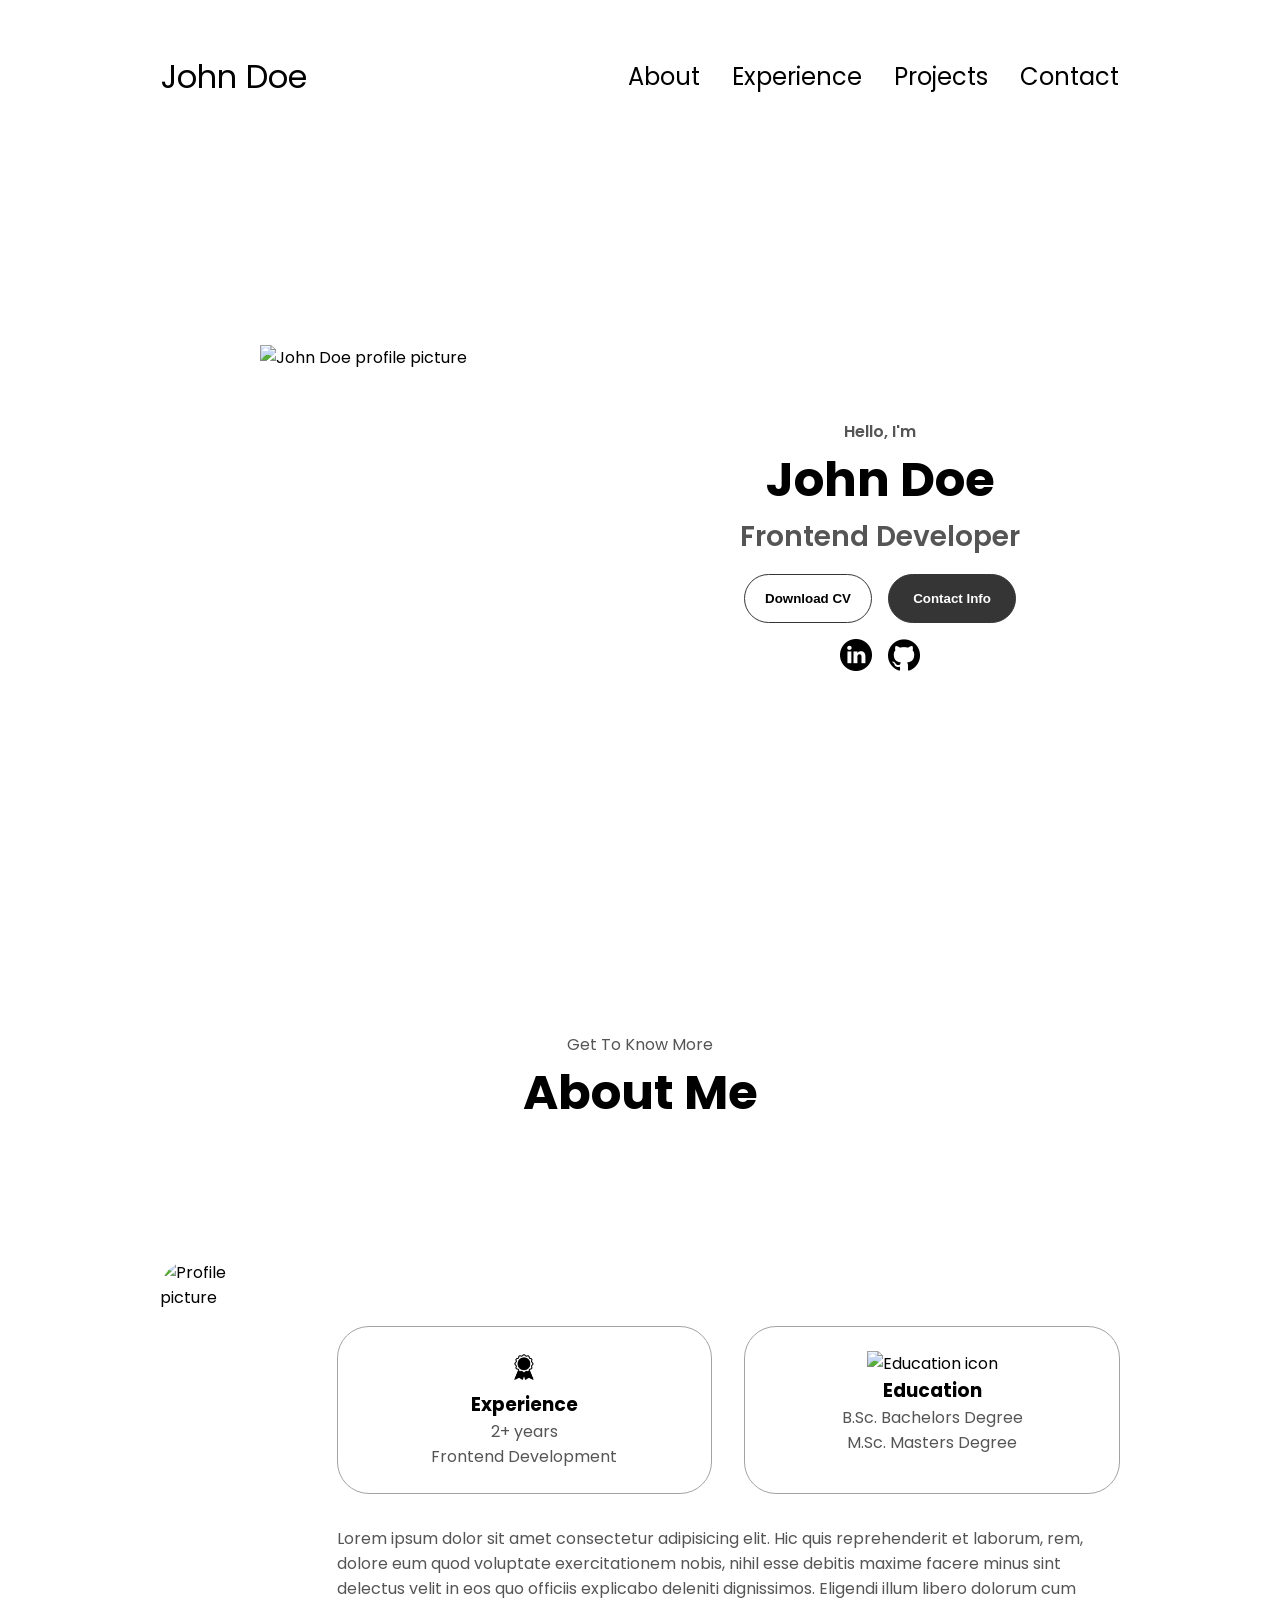
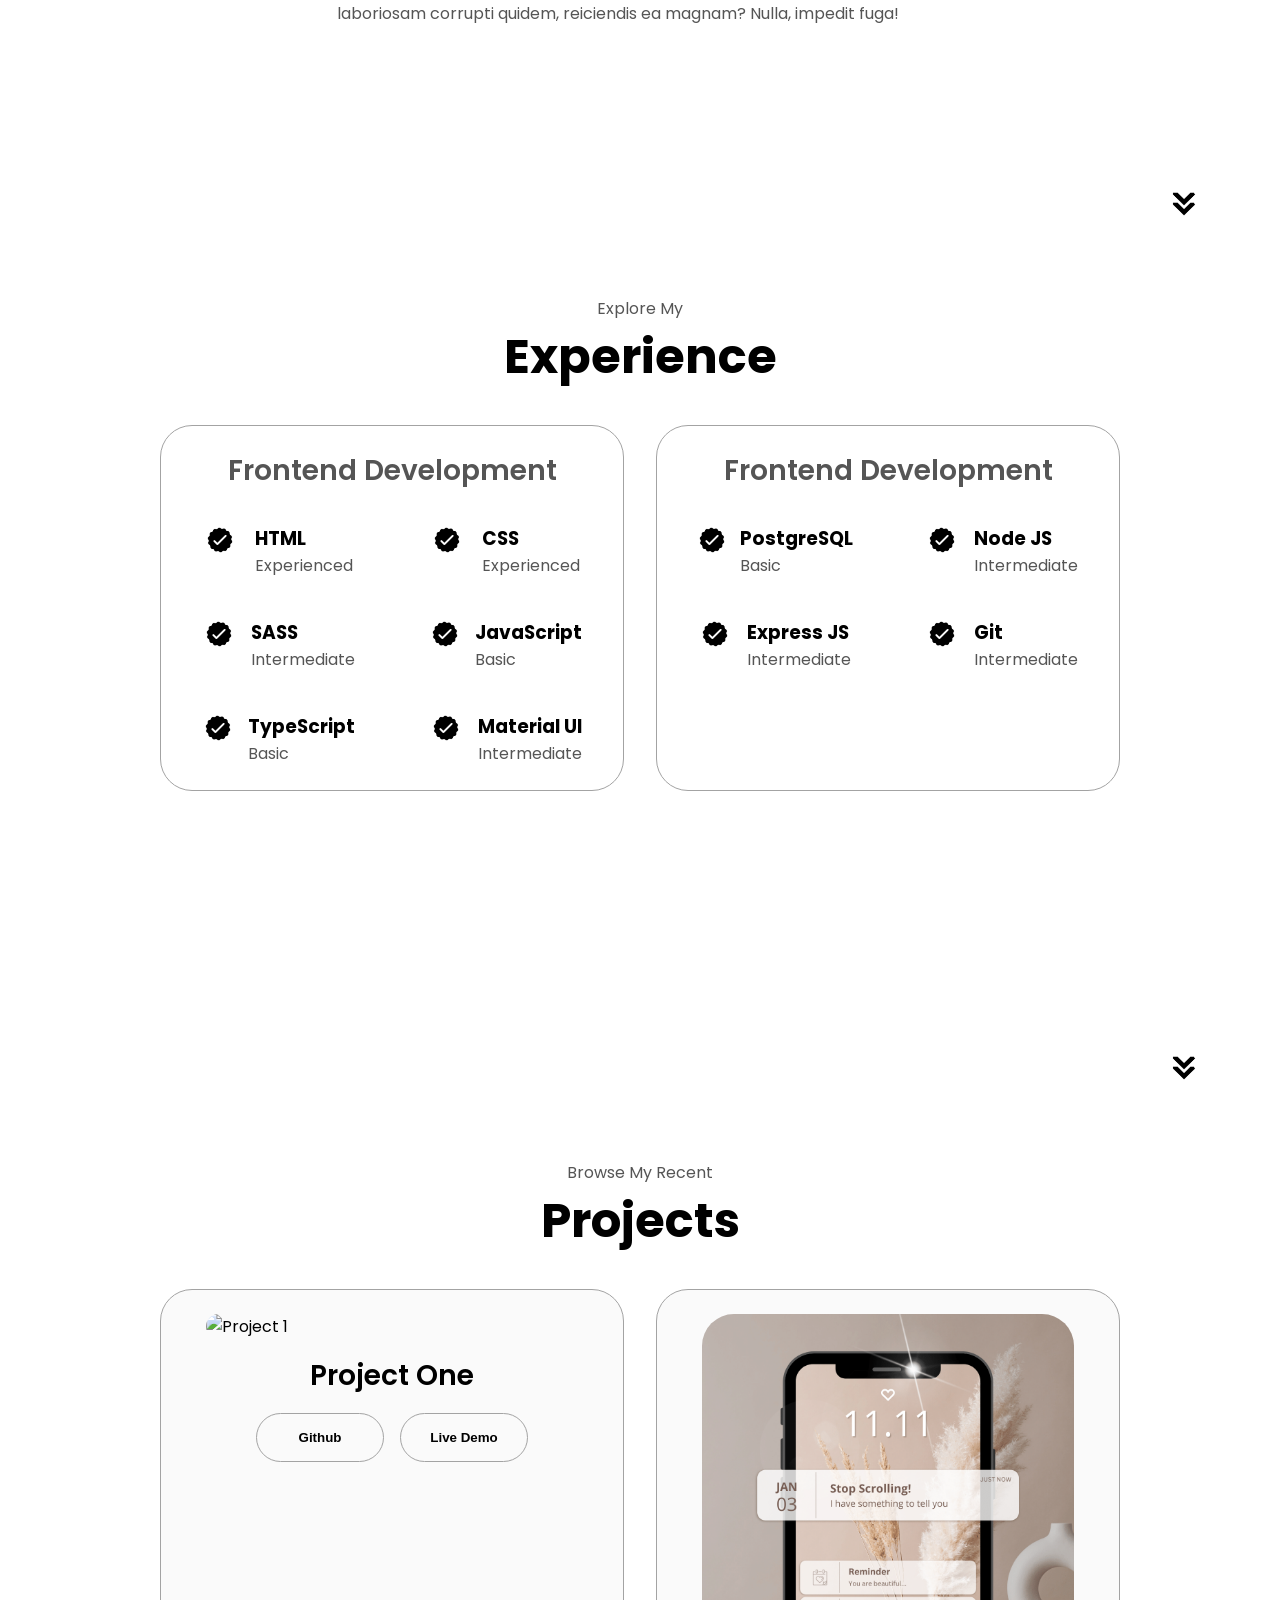
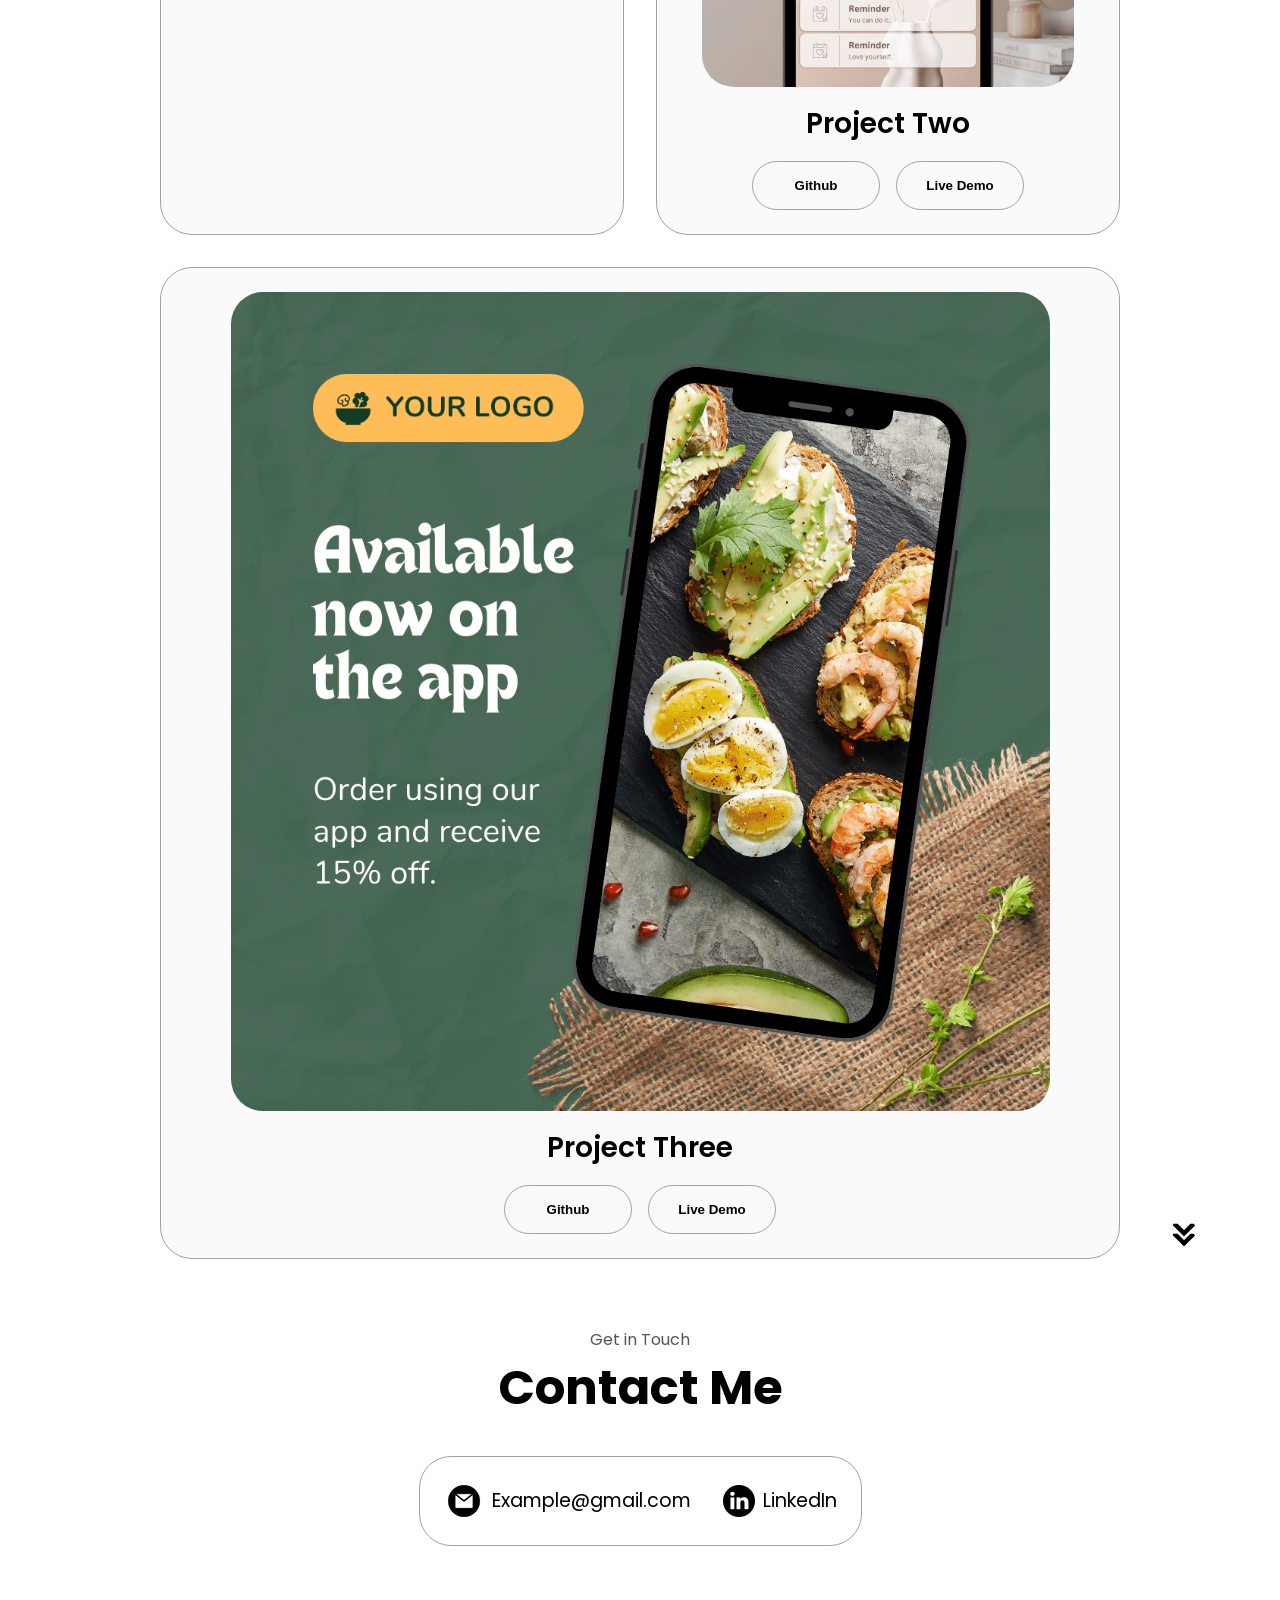
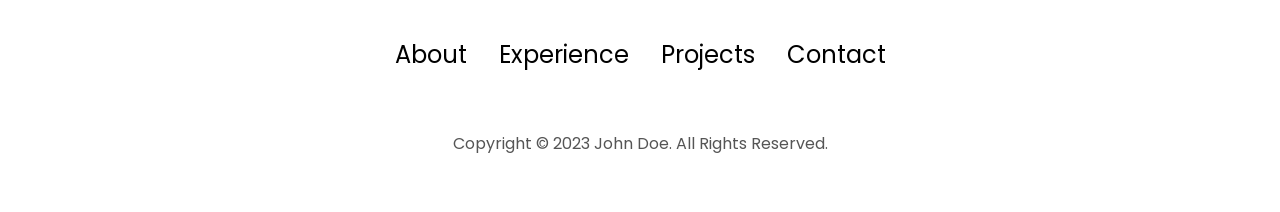
==== index.html @ a2c91c00 "init" ====
<!DOCTYPE html>
<html lang="en">
  <head>
    <meta charset="UTF-8" />
    <meta http-equiv="X-UA-Compatible" content="IE=edge" />
    <meta name="viewport" content="width=device-width, initial-scale=1.0" />
    <title>My Portfolio</title>
    <link rel="stylesheet" href="style.css" />
    <link rel="stylesheet" href="mediaqueries.css" />
  </head>
  <body>
    <nav id="desktop-nav">
      <div class="logo">John Doe</div>
      <div>
        <ul class="nav-links">
          <li><a href="#about">About</a></li>
          <li><a href="#experience">Experience</a></li>
          <li><a href="#projects">Projects</a></li>
          <li><a href="#contact">Contact</a></li>
        </ul>
      </div>
    </nav>
    <nav id="hamburger-nav">
      <div class="logo">John Doe</div>
      <div class="hamburger-menu">
        <div class="hamburger-icon" onclick="toggleMenu()">
          <span></span>
          <span></span>
          <span></span>
        </div>
        <div class="menu-links">
          <li><a href="#about" onclick="toggleMenu()">About</a></li>
          <li><a href="#experience" onclick="toggleMenu()">Experience</a></li>
          <li><a href="#projects" onclick="toggleMenu()">Projects</a></li>
          <li><a href="#contact" onclick="toggleMenu()">Contact</a></li>
        </div>
      </div>
    </nav>
    <section id="profile">
      <div class="section__pic-container">
        <img src="./assets/profile-pic.png" alt="John Doe profile picture" />
      </div>
      <div class="section__text">
        <p class="section__text__p1">Hello, I'm</p>
        <h1 class="title">John Doe</h1>
        <p class="section__text__p2">Frontend Developer</p>
        <div class="btn-container">
          <button
            class="btn btn-color-2"
            onclick="window.open('./assets/resume-example.pdf')"
          >
            Download CV
          </button>
          <button class="btn btn-color-1" onclick="location.href='./#contact'">
            Contact Info
          </button>
        </div>
        <div id="socials-container">
          <img
            src="./assets/linkedin.png"
            alt="My LinkedIn profile"
            class="icon"
            onclick="location.href='https://linkedin.com/'"
          />
          <img
            src="./assets/github.png"
            alt="My Github profile"
            class="icon"
            onclick="location.href='https://github.com/'"
          />
        </div>
      </div>
    </section>
    <section id="about">
      <p class="section__text__p1">Get To Know More</p>
      <h1 class="title">About Me</h1>
      <div class="section-container">
        <div class="section__pic-container">
          <img
            src="./assets/about-pic.png"
            alt="Profile picture"
            class="about-pic"
          />
        </div>
        <div class="about-details-container">
          <div class="about-containers">
            <div class="details-container">
              <img
                src="./assets/experience.png"
                alt="Experience icon"
                class="icon"
              />
              <h3>Experience</h3>
              <p>2+ years <br />Frontend Development</p>
            </div>
            <div class="details-container">
              <img
                src="./assets/education.png"
                alt="Education icon"
                class="icon"
              />
              <h3>Education</h3>
              <p>B.Sc. Bachelors Degree<br />M.Sc. Masters Degree</p>
            </div>
          </div>
          <div class="text-container">
            <p>
              Lorem ipsum dolor sit amet consectetur adipisicing elit. Hic quis
              reprehenderit et laborum, rem, dolore eum quod voluptate
              exercitationem nobis, nihil esse debitis maxime facere minus sint
              delectus velit in eos quo officiis explicabo deleniti dignissimos.
              Eligendi illum libero dolorum cum laboriosam corrupti quidem,
              reiciendis ea magnam? Nulla, impedit fuga!
            </p>
          </div>
        </div>
      </div>
      <img
        src="./assets/arrow.png"
        alt="Arrow icon"
        class="icon arrow"
        onclick="location.href='./#experience'"
      />
    </section>
    <section id="experience">
      <p class="section__text__p1">Explore My</p>
      <h1 class="title">Experience</h1>
      <div class="experience-details-container">
        <div class="about-containers">
          <div class="details-container">
            <h2 class="experience-sub-title">Frontend Development</h2>
            <div class="article-container">
              <article>
                <img
                  src="./assets/checkmark.png"
                  alt="Experience icon"
                  class="icon"
                />
                <div>
                  <h3>HTML</h3>
                  <p>Experienced</p>
                </div>
              </article>
              <article>
                <img
                  src="./assets/checkmark.png"
                  alt="Experience icon"
                  class="icon"
                />
                <div>
                  <h3>CSS</h3>
                  <p>Experienced</p>
                </div>
              </article>
              <article>
                <img
                  src="./assets/checkmark.png"
                  alt="Experience icon"
                  class="icon"
                />
                <div>
                  <h3>SASS</h3>
                  <p>Intermediate</p>
                </div>
              </article>
              <article>
                <img
                  src="./assets/checkmark.png"
                  alt="Experience icon"
                  class="icon"
                />
                <div>
                  <h3>JavaScript</h3>
                  <p>Basic</p>
                </div>
              </article>
              <article>
                <img
                  src="./assets/checkmark.png"
                  alt="Experience icon"
                  class="icon"
                />
                <div>
                  <h3>TypeScript</h3>
                  <p>Basic</p>
                </div>
              </article>
              <article>
                <img
                  src="./assets/checkmark.png"
                  alt="Experience icon"
                  class="icon"
                />
                <div>
                  <h3>Material UI</h3>
                  <p>Intermediate</p>
                </div>
              </article>
            </div>
          </div>
          <div class="details-container">
            <h2 class="experience-sub-title">Frontend Development</h2>
            <div class="article-container">
              <article>
                <img
                  src="./assets/checkmark.png"
                  alt="Experience icon"
                  class="icon"
                />
                <div>
                  <h3>PostgreSQL</h3>
                  <p>Basic</p>
                </div>
              </article>
              <article>
                <img
                  src="./assets/checkmark.png"
                  alt="Experience icon"
                  class="icon"
                />
                <div>
                  <h3>Node JS</h3>
                  <p>Intermediate</p>
                </div>
              </article>
              <article>
                <img
                  src="./assets/checkmark.png"
                  alt="Experience icon"
                  class="icon"
                />
                <div>
                  <h3>Express JS</h3>
                  <p>Intermediate</p>
                </div>
              </article>
              <article>
                <img
                  src="./assets/checkmark.png"
                  alt="Experience icon"
                  class="icon"
                />
                <div>
                  <h3>Git</h3>
                  <p>Intermediate</p>
                </div>
              </article>
            </div>
          </div>
        </div>
      </div>
      <img
        src="./assets/arrow.png"
        alt="Arrow icon"
        class="icon arrow"
        onclick="location.href='./#projects'"
      />
    </section>
    <section id="projects">
      <p class="section__text__p1">Browse My Recent</p>
      <h1 class="title">Projects</h1>
      <div class="experience-details-container">
        <div class="about-containers">
          <div class="details-container color-container">
            <div class="article-container">
              <img
                src="./assets/project-1.png"
                alt="Project 1"
                class="project-img"
              />
            </div>
            <h2 class="experience-sub-title project-title">Project One</h2>
            <div class="btn-container">
              <button
                class="btn btn-color-2 project-btn"
                onclick="location.href='https://github.com/'"
              >
                Github
              </button>
              <button
                class="btn btn-color-2 project-btn"
                onclick="location.href='https://github.com/'"
              >
                Live Demo
              </button>
            </div>
          </div>
          <div class="details-container color-container">
            <div class="article-container">
              <img
                src="./assets/project-2.png"
                alt="Project 2"
                class="project-img"
              />
            </div>
            <h2 class="experience-sub-title project-title">Project Two</h2>
            <div class="btn-container">
              <button
                class="btn btn-color-2 project-btn"
                onclick="location.href='https://github.com/'"
              >
                Github
              </button>
              <button
                class="btn btn-color-2 project-btn"
                onclick="location.href='https://github.com/'"
              >
                Live Demo
              </button>
            </div>
          </div>
          <div class="details-container color-container">
            <div class="article-container">
              <img
                src="./assets/project-3.png"
                alt="Project 3"
                class="project-img"
              />
            </div>
            <h2 class="experience-sub-title project-title">Project Three</h2>
            <div class="btn-container">
              <button
                class="btn btn-color-2 project-btn"
                onclick="location.href='https://github.com/'"
              >
                Github
              </button>
              <button
                class="btn btn-color-2 project-btn"
                onclick="location.href='https://github.com/'"
              >
                Live Demo
              </button>
            </div>
          </div>
        </div>
      </div>
      <img
        src="./assets/arrow.png"
        alt="Arrow icon"
        class="icon arrow"
        onclick="location.href='./#contact'"
      />
    </section>
    <section id="contact">
      <p class="section__text__p1">Get in Touch</p>
      <h1 class="title">Contact Me</h1>
      <div class="contact-info-upper-container">
        <div class="contact-info-container">
          <img
            src="./assets/email.png"
            alt="Email icon"
            class="icon contact-icon email-icon"
          />
          <p><a href="mailto:examplemail@gmail.com">Example@gmail.com</a></p>
        </div>
        <div class="contact-info-container">
          <img
            src="./assets/linkedin.png"
            alt="LinkedIn icon"
            class="icon contact-icon"
          />
          <p><a href="https://www.linkedin.com">LinkedIn</a></p>
        </div>
      </div>
    </section>
    <footer>
      <nav>
        <div class="nav-links-container">
          <ul class="nav-links">
            <li><a href="#about">About</a></li>
            <li><a href="#experience">Experience</a></li>
            <li><a href="#projects">Projects</a></li>
            <li><a href="#contact">Contact</a></li>
          </ul>
        </div>
      </nav>
      <p>Copyright &#169; 2023 John Doe. All Rights Reserved.</p>
    </footer>
    <script src="script.js"></script>
  </body>
</html>
---- style.css ----
/* GENERAL */

@import url("https://fonts.googleapis.com/css2?family=Poppins:wght@300;400;500;600&display=swap");

* {
  margin: 0;
  padding: 0;
}

body {
  font-family: "Poppins", sans-serif;
}

html {
  scroll-behavior: smooth;
}

p {
  color: rgb(85, 85, 85);
}

/* TRANSITION */

a,
.btn {
  transition: all 300ms ease;
}

/* DESKTOP NAV */

nav,
.nav-links {
  display: flex;
}

nav {
  justify-content: space-around;
  align-items: center;
  height: 17vh;
}

.nav-links {
  gap: 2rem;
  list-style: none;
  font-size: 1.5rem;
}

a {
  color: black;
  text-decoration: none;
  text-decoration-color: white;
}

a:hover {
  color: grey;
  text-decoration: underline;
  text-underline-offset: 1rem;
  text-decoration-color: rgb(181, 181, 181);
}

.logo {
  font-size: 2rem;
}

.logo:hover {
  cursor: default;
}

/* HAMBURGER MENU */

#hamburger-nav {
  display: none;
}

.hamburger-menu {
  position: relative;
  display: inline-block;
}

.hamburger-icon {
  display: flex;
  flex-direction: column;
  justify-content: space-between;
  height: 24px;
  width: 30px;
  cursor: pointer;
}

.hamburger-icon span {
  width: 100%;
  height: 2px;
  background-color: black;
  transition: all 0.3 ease-in-out;
}

.menu-links {
  position: absolute;
  top: 100%;
  right: 0;
  background-color: white;
  width: fit-content;
  max-height: 0;
  overflow: hidden;
  transition: all 0.3 ease-in-out;
}

.menu-links a {
  display: block;
  padding: 10px;
  text-align: center;
  font-size: 1.5rem;
  color: black;
  text-decoration: none;
  transition: all 0.3 ease-in-out;
}

.menu-links li {
  list-style: none;
}

.menu-links.open {
  max-height: 300px;
}

.hamburger-icon.open span:first-child {
  transform: rotate(45deg) translate(10px, 5px);
}

.hamburger-icon.open span:nth-child(2) {
  opacity: 0;
}

.hamburger-icon.open span:last-child {
  transform: rotate(-45deg) translate(10px, -5px);
}

.hamburger-icon span:first-child {
  transform: none;
}

.hamburger-icon span:first-child {
  opacity: 1;
}

.hamburger-icon span:first-child {
  transform: none;
}

/* SECTIONS */

section {
  padding-top: 4vh;
  height: 96vh;
  margin: 0 10rem;
  box-sizing: border-box;
  min-height: fit-content;
}

.section-container {
  display: flex;
}

/* PROFILE SECTION */

#profile {
  display: flex;
  justify-content: center;
  gap: 5rem;
  height: 80vh;
}

.section__pic-container {
  display: flex;
  height: 400px;
  width: 400px;
  margin: auto 0;
}

.section__text {
  align-self: center;
  text-align: center;
}

.section__text p {
  font-weight: 600;
}

.section__text__p1 {
  text-align: center;
}

.section__text__p2 {
  font-size: 1.75rem;
  margin-bottom: 1rem;
}

.title {
  font-size: 3rem;
  text-align: center;
}

#socials-container {
  display: flex;
  justify-content: center;
  margin-top: 1rem;
  gap: 1rem;
}

/* ICONS */

.icon {
  cursor: pointer;
  height: 2rem;
}

/* BUTTONS */

.btn-container {
  display: flex;
  justify-content: center;
  gap: 1rem;
}

.btn {
  font-weight: 600;
  transition: all 300ms ease;
  padding: 1rem;
  width: 8rem;
  border-radius: 2rem;
}

.btn-color-1,
.btn-color-2 {
  border: rgb(53, 53, 53) 0.1rem solid;
}

.btn-color-1:hover,
.btn-color-2:hover {
  cursor: pointer;
}

.btn-color-1,
.btn-color-2:hover {
  background: rgb(53, 53, 53);
  color: white;
}

.btn-color-1:hover {
  background: rgb(0, 0, 0);
}

.btn-color-2 {
  background: none;
}

.btn-color-2:hover {
  border: rgb(255, 255, 255) 0.1rem solid;
}

.btn-container {
  gap: 1rem;
}

/* ABOUT SECTION */

#about {
  position: relative;
}

.about-containers {
  gap: 2rem;
  margin-bottom: 2rem;
  margin-top: 2rem;
}

.about-details-container {
  justify-content: center;
  flex-direction: column;
}

.about-containers,
.about-details-container {
  display: flex;
}

.about-pic {
  border-radius: 2rem;
}

.arrow {
  position: absolute;
  right: -5rem;
  bottom: 2.5rem;
}

.details-container {
  padding: 1.5rem;
  flex: 1;
  background: white;
  border-radius: 2rem;
  border: rgb(53, 53, 53) 0.1rem solid;
  border-color: rgb(163, 163, 163);
  text-align: center;
}

.section-container {
  gap: 4rem;
  height: 80%;
}

.section__pic-container {
  height: 400px;
  width: 400px;
  margin: auto 0;
}

/* EXPERIENCE SECTION */

#experience {
  position: relative;
}

.experience-sub-title {
  color: rgb(85, 85, 85);
  font-weight: 600;
  font-size: 1.75rem;
  margin-bottom: 2rem;
}

.experience-details-container {
  display: flex;
  justify-content: center;
  flex-direction: column;
}

.article-container {
  display: flex;
  text-align: initial;
  flex-wrap: wrap;
  flex-direction: row;
  gap: 2.5rem;
  justify-content: space-around;
}

article {
  display: flex;
  width: 10rem;
  justify-content: space-around;
  gap: 0.5rem;
}

article .icon {
  cursor: default;
}

/* PROJECTS SECTION */

#projects {
  position: relative;
}

.color-container {
  border-color: rgb(163, 163, 163);
  background: rgb(250, 250, 250);
}

.project-img {
  border-radius: 2rem;
  width: 90%;
  height: 90%;
}

.project-title {
  margin: 1rem;
  color: black;
}

.project-btn {
  color: black;
  border-color: rgb(163, 163, 163);
}

/* CONTACT */

#contact {
  display: flex;
  justify-content: center;
  flex-direction: column;
  height: 70vh;
}

.contact-info-upper-container {
  display: flex;
  justify-content: center;
  border-radius: 2rem;
  border: rgb(53, 53, 53) 0.1rem solid;
  border-color: rgb(163, 163, 163);
  background: (250, 250, 250);
  margin: 2rem auto;
  padding: 0.5rem;
}

.contact-info-container {
  display: flex;
  align-items: center;
  justify-content: center;
  gap: 0.5rem;
  margin: 1rem;
}

.contact-info-container p {
  font-size: larger;
}

.contact-icon {
  cursor: default;
}

.email-icon {
  height: 2.5rem;
}

/* FOOTER SECTION */

footer {
  height: 26vh;
  margin: 0 1rem;
}

footer p {
  text-align: center;
}
---- mediaqueries.css ----
@media screen and (max-width: 1400px) {
    #profile {
      height: 83vh;
      margin-bottom: 6rem;
    }
    .about-containers {
      flex-wrap: wrap;
    }
    #contact,
    #projects {
      height: fit-content;
    }
  }
  
  @media screen and (max-width: 1200px) {
    #desktop-nav {
      display: none;
    }
    #hamburger-nav {
      display: flex;
    }
    #experience,
    .experience-details-container {
      margin-top: 2rem;
    }
    #profile,
    .section-container {
      display: block;
    }
    .arrow {
      display: none;
    }
    section,
    .section-container {
      height: fit-content;
    }
    section {
      margin: 0 5%;
    }
    .section__pic-container {
      width: 275px;
      height: 275px;
      margin: 0 auto 2rem;
    }
    .about-containers {
      margin-top: 0;
    }
  }
  
  @media screen and (max-width: 600px) {
    #contact,
    footer {
      height: 40vh;
    }
    #profile {
      height: 83vh;
      margin-bottom: 0;
    }
    article {
      font-size: 1rem;
    }
    footer nav {
      height: fit-content;
      margin-bottom: 2rem;
    }
    .about-containers,
    .contact-info-upper-container,
    .btn-container {
      flex-wrap: wrap;
    }
    .contact-info-container {
      margin: 0;
    }
    .contact-info-container p,
    .nav-links li a {
      font-size: 1rem;
    }
    .experience-sub-title {
      font-size: 1.25rem;
    }
    .logo {
      font-size: 1.5rem;
    }
    .nav-links {
      flex-direction: column;
      gap: 0.5rem;
      text-align: center;
    }
    .section__pic-container {
      width: auto;
      height: 46vw;
      justify-content: center;
    }
    .section__text__p2 {
      font-size: 1.25rem;
    }
    .title {
      font-size: 2rem;
    }
    .text-container {
      text-align: justify;
    }
  }
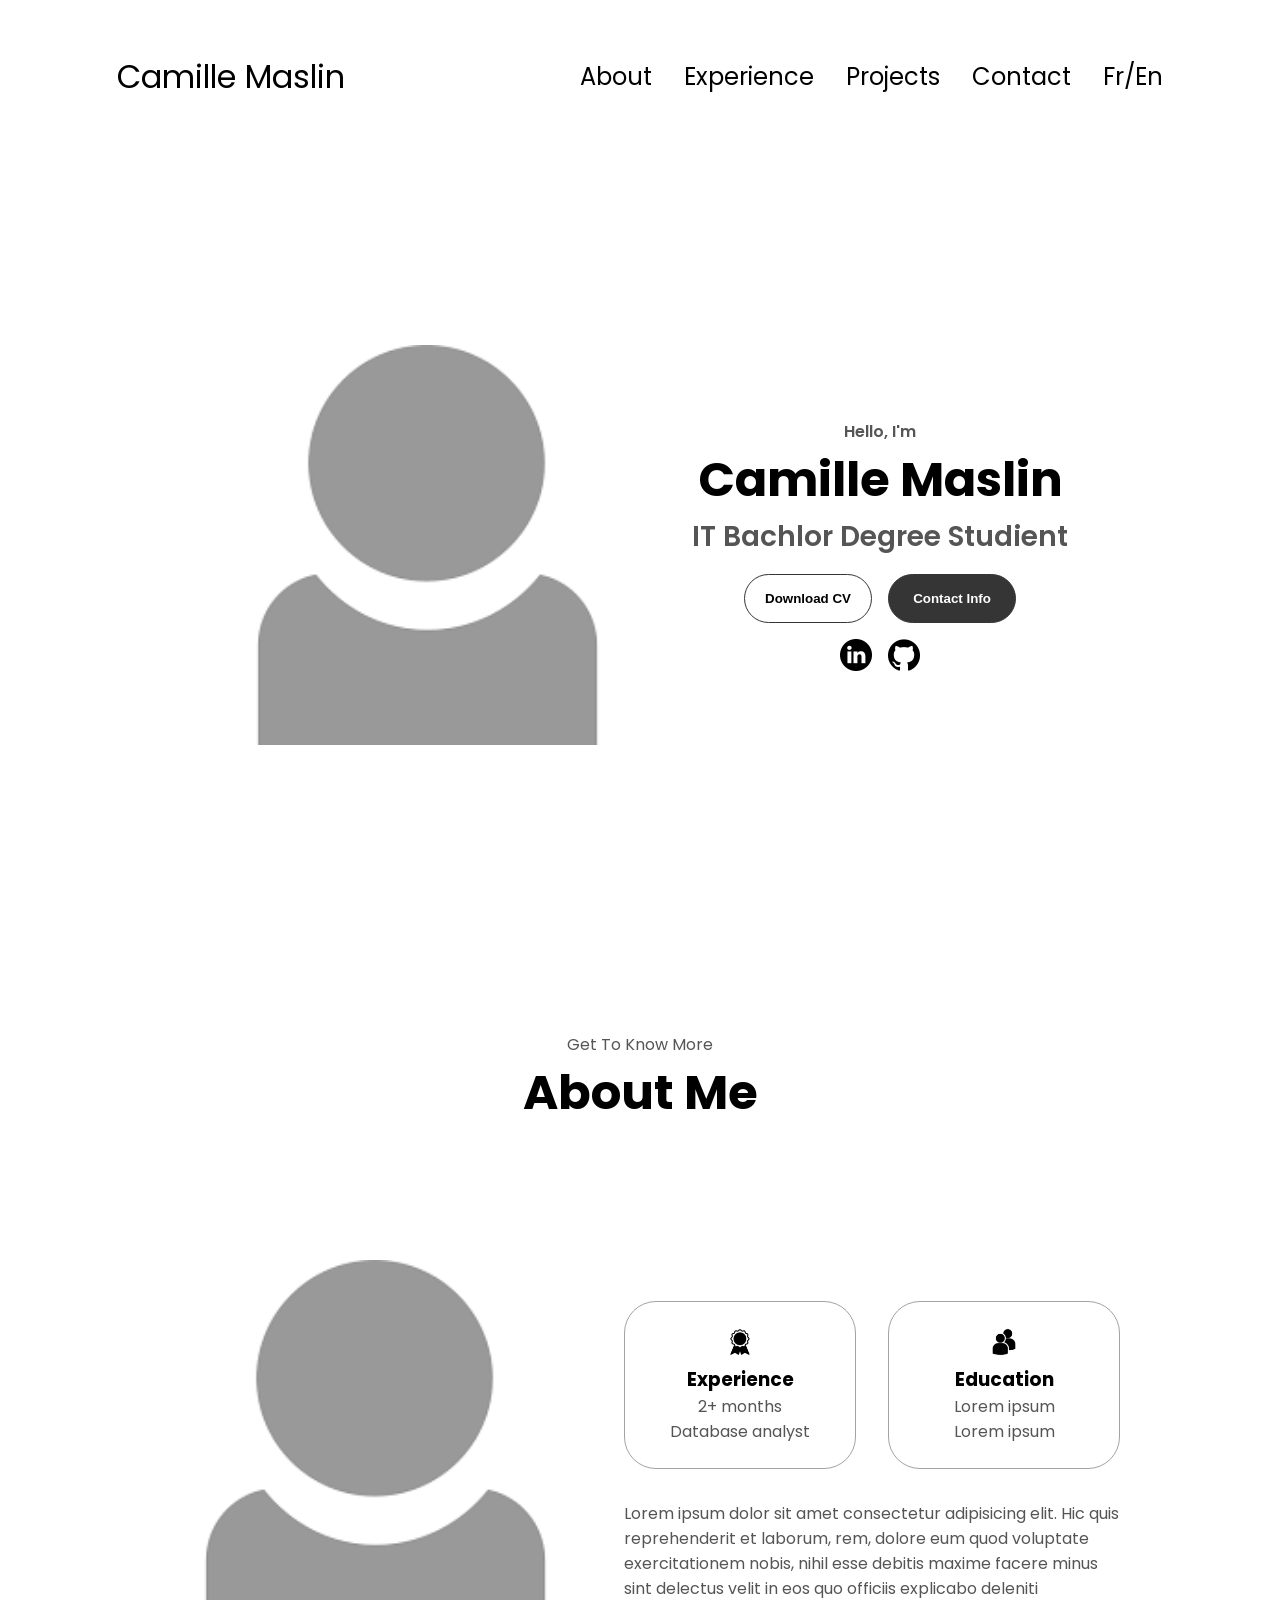
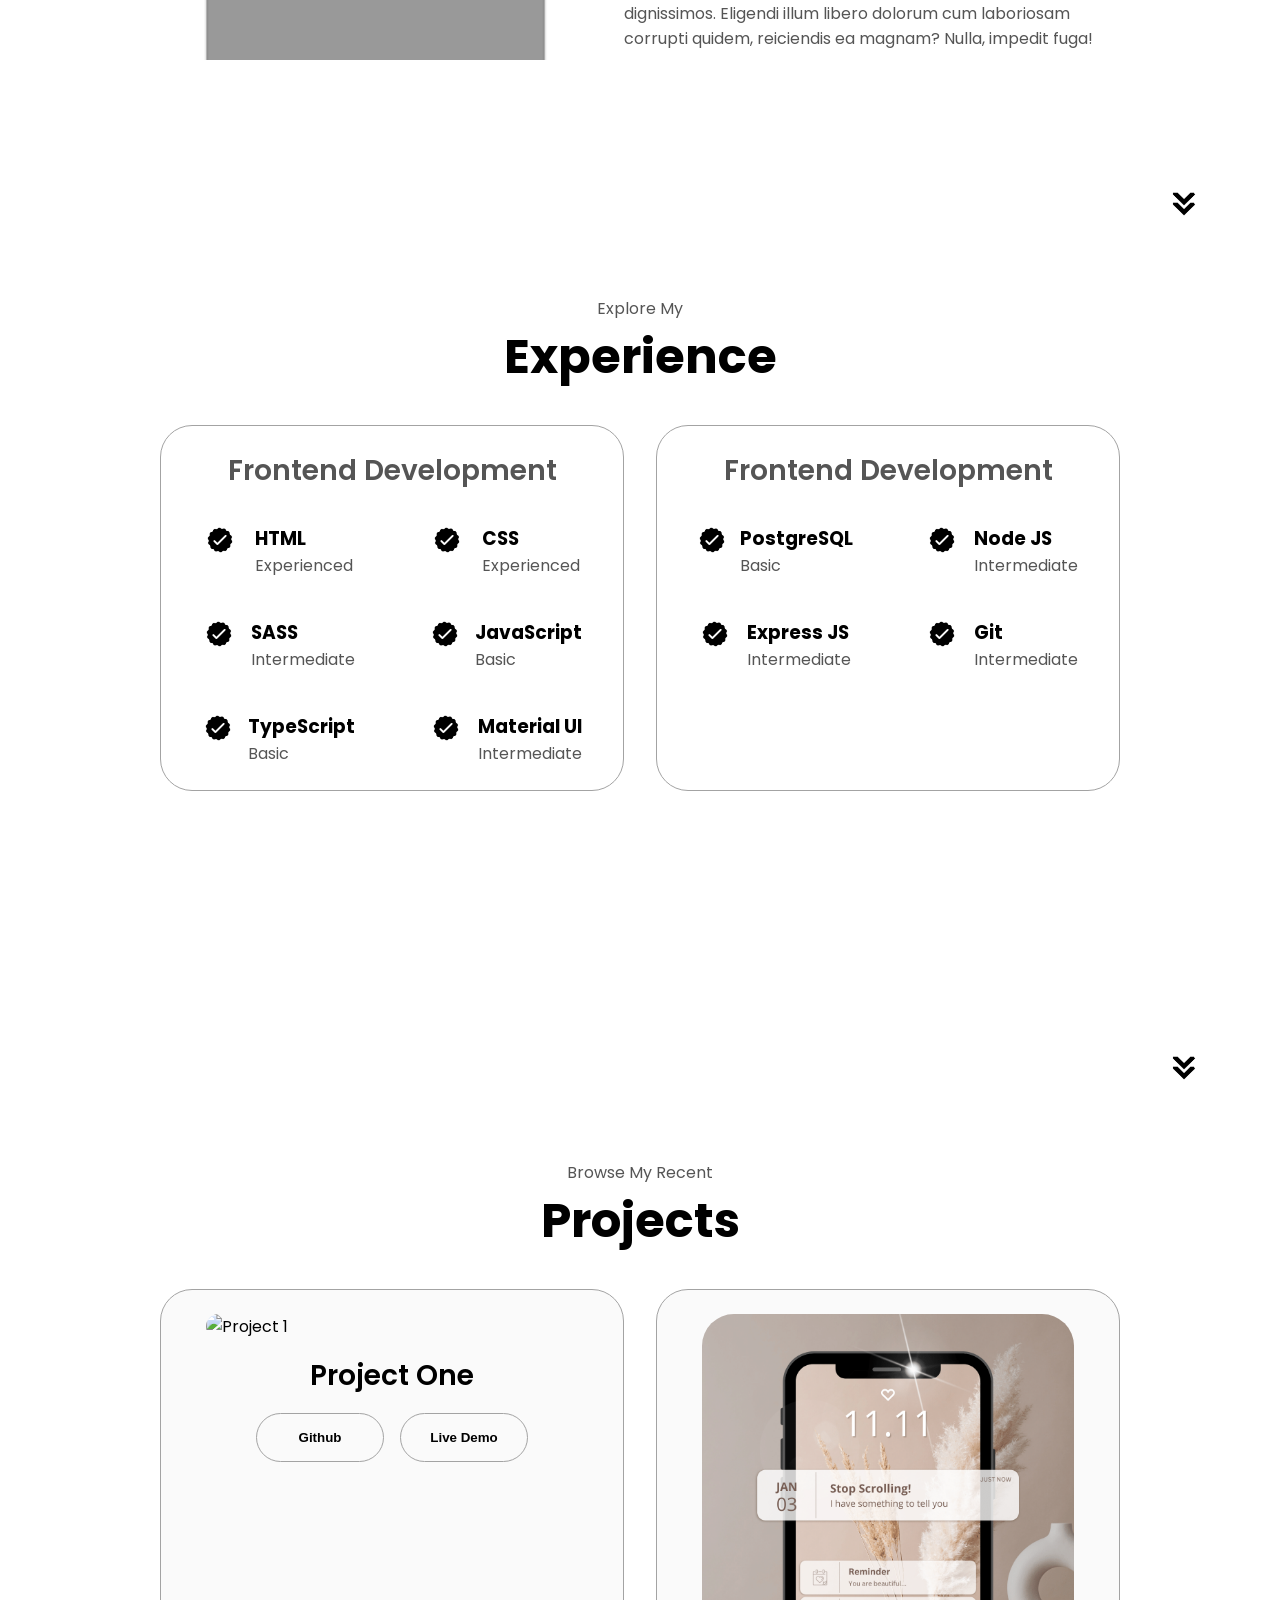
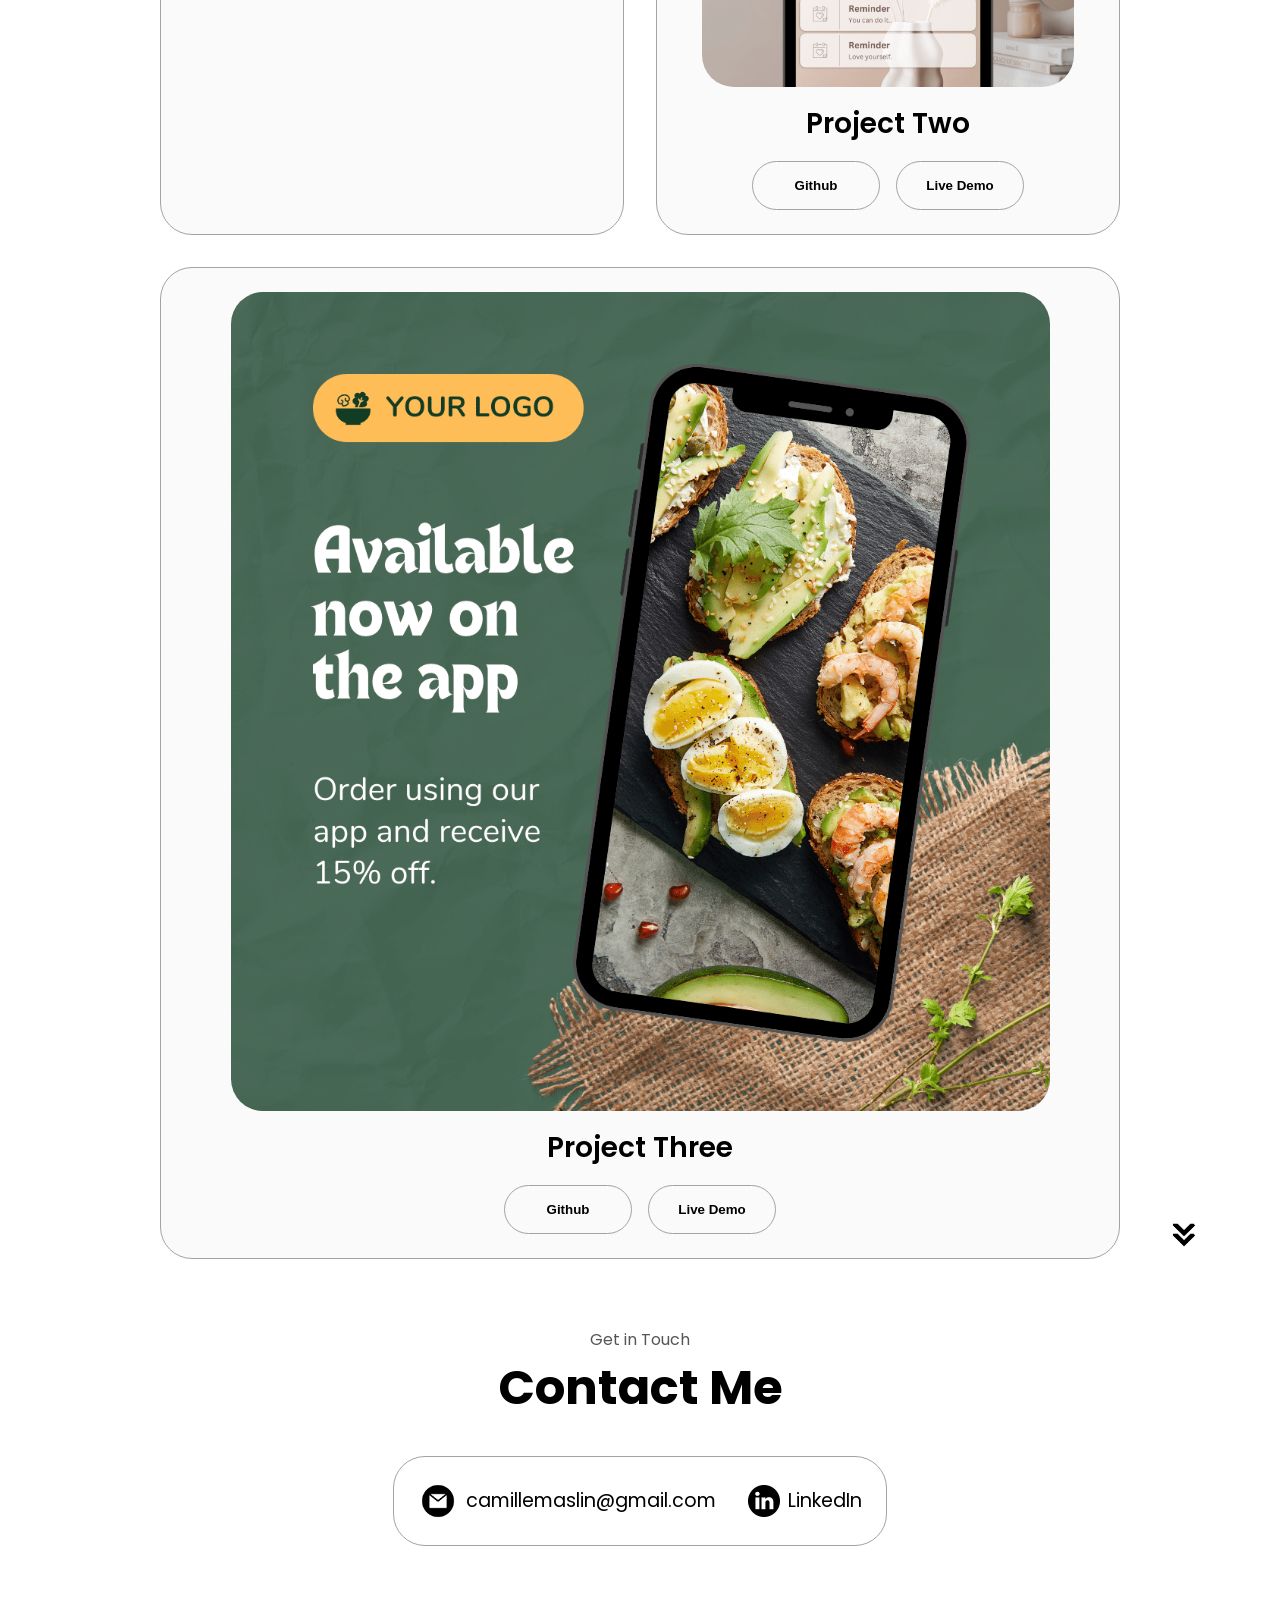
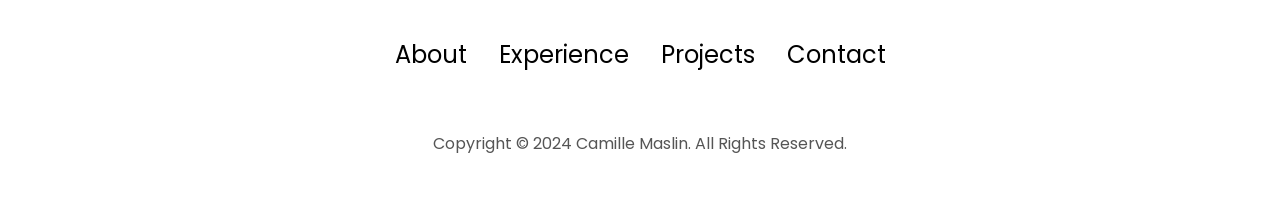
==== commit fd99519b: "Update index.html" ====
--- a/index.html
+++ b/index.html
@@ -10,18 +10,19 @@
   </head>
   <body>
     <nav id="desktop-nav">
-      <div class="logo">John Doe</div>
+      <div class="logo">Camille Maslin</div>
       <div>
         <ul class="nav-links">
           <li><a href="#about">About</a></li>
           <li><a href="#experience">Experience</a></li>
           <li><a href="#projects">Projects</a></li>
           <li><a href="#contact">Contact</a></li>
+          <li><a href="index_Francais.html">Fr/En</a></li>
         </ul>
       </div>
     </nav>
     <nav id="hamburger-nav">
-      <div class="logo">John Doe</div>
+      <div class="logo">Camille Maslin</div>
       <div class="hamburger-menu">
         <div class="hamburger-icon" onclick="toggleMenu()">
           <span></span>
@@ -38,12 +39,12 @@
     </nav>
     <section id="profile">
       <div class="section__pic-container">
-        <img src="./assets/profile-pic.png" alt="John Doe profile picture" />
+        <img src="./assets/profile-pic.png" alt="Camille Maslin profile picture" />
       </div>
       <div class="section__text">
         <p class="section__text__p1">Hello, I'm</p>
-        <h1 class="title">John Doe</h1>
-        <p class="section__text__p2">Frontend Developer</p>
+        <h1 class="title">Camille Maslin</h1>
+        <p class="section__text__p2">IT Bachlor Degree Studient</p>
         <div class="btn-container">
           <button
             class="btn btn-color-2"
@@ -60,7 +61,7 @@
             src="./assets/linkedin.png"
             alt="My LinkedIn profile"
             class="icon"
-            onclick="location.href='https://linkedin.com/'"
+            onclick="location.href='https://linkedin.com/in/camille-maslin'"
           />
           <img
             src="./assets/github.png"
@@ -91,7 +92,7 @@
                 class="icon"
               />
               <h3>Experience</h3>
-              <p>2+ years <br />Frontend Development</p>
+              <p>2+ months <br />Database analyst</p>
             </div>
             <div class="details-container">
               <img
@@ -100,7 +101,7 @@
                 class="icon"
               />
               <h3>Education</h3>
-              <p>B.Sc. Bachelors Degree<br />M.Sc. Masters Degree</p>
+              <p>Lorem ipsum<br />Lorem ipsum</p>
             </div>
           </div>
           <div class="text-container">
@@ -352,7 +353,7 @@
             alt="Email icon"
             class="icon contact-icon email-icon"
           />
-          <p><a href="mailto:examplemail@gmail.com">Example@gmail.com</a></p>
+          <p><a href="mailto:camillemaslin@gmail.com">camillemaslin@gmail.com</a></p>
         </div>
         <div class="contact-info-container">
           <img
@@ -360,7 +361,7 @@
             alt="LinkedIn icon"
             class="icon contact-icon"
           />
-          <p><a href="https://www.linkedin.com">LinkedIn</a></p>
+          <p><a href="https://www.linkedin.com/in/camille-maslin">LinkedIn</a></p>
         </div>
       </div>
     </section>
@@ -375,7 +376,7 @@
           </ul>
         </div>
       </nav>
-      <p>Copyright &#169; 2023 John Doe. All Rights Reserved.</p>
+      <p>Copyright &#169; 2024 Camille Maslin. All Rights Reserved.</p>
     </footer>
     <script src="script.js"></script>
   </body>
